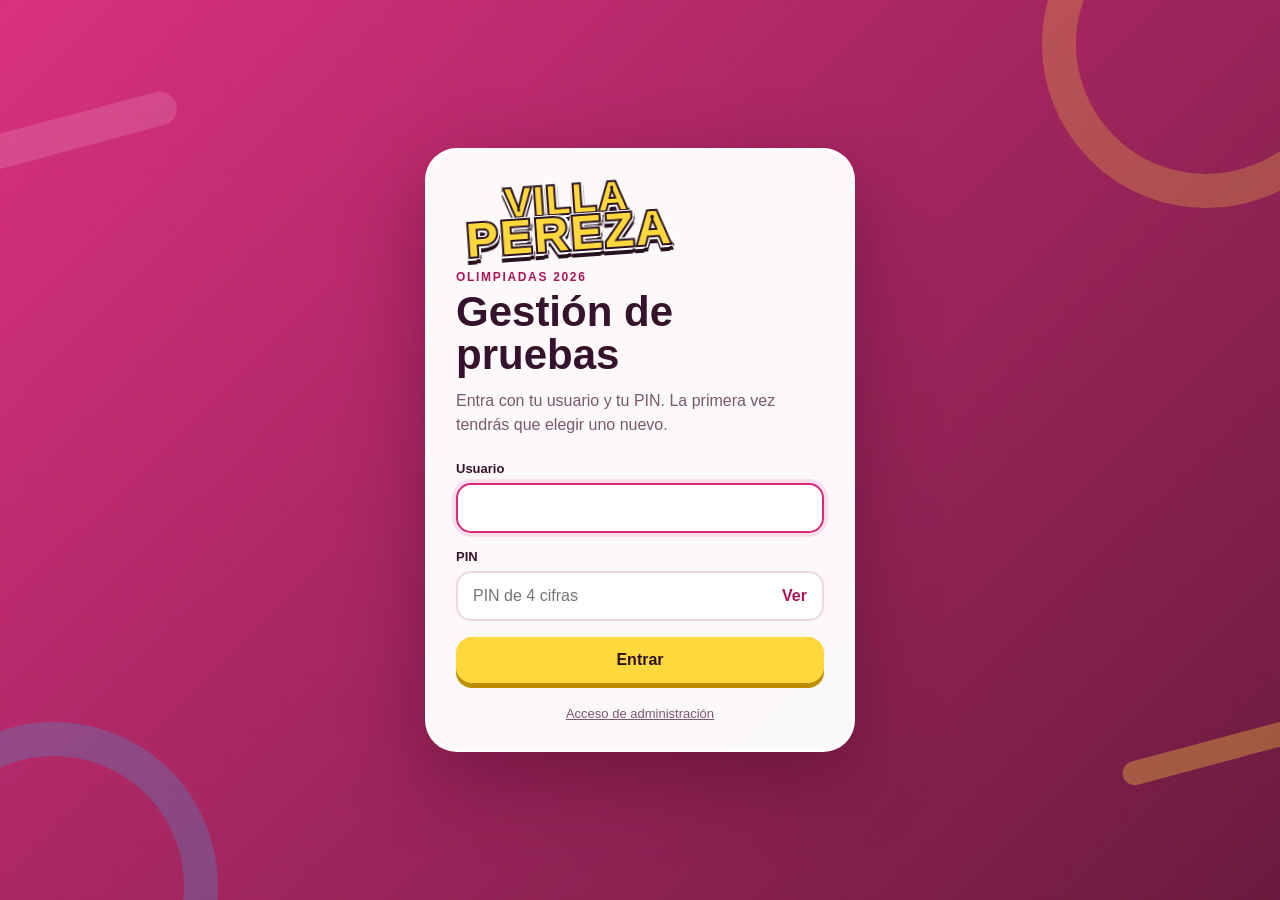
==== index.html @ 54893bd7 "Add files via upload" ====
<!doctype html>
<html lang="es">
<head>
  <meta charset="utf-8">
  <meta name="viewport" content="width=device-width, initial-scale=1, viewport-fit=cover">
  <meta name="theme-color" content="#c62070">
  <meta name="description" content="Aplicación del equipo Villa Pereza para gestionar las pruebas de las Olimpiadas.">
  <title>Villa Pereza · Pruebas</title>
  <link rel="manifest" href="manifest.webmanifest?v=6.0.0">
  <link rel="icon" href="icons/icon.svg" type="image/svg+xml">
  <link rel="apple-touch-icon" href="icons/apple-touch-icon.svg">
  <link rel="stylesheet" href="assets/public.css?v=6.0.0">
  <script defer src="config.js?v=6.0.0"></script>
  <script defer src="assets/shared.js?v=6.0.0"></script>
  <script defer src="assets/public.js?v=6.0.0"></script>
  <script>
    if ('serviceWorker' in navigator) {
      window.addEventListener('load', () => {
        navigator.serviceWorker.getRegistrations().then(registrations => {
          registrations.forEach(registration => registration.update());
        }).catch(() => {});
      });
    }
  </script>
</head>
<body>
  <noscript>Necesitas activar JavaScript para utilizar esta aplicación.</noscript>

  <section id="loginView" class="login-screen">
    <div class="login-decoration login-decoration-one"></div>
    <div class="login-decoration login-decoration-two"></div>
    <main class="login-card">
      <div class="brand-lockup" aria-label="Villa Pereza">
        <span class="brand-villa">VILLA</span>
        <span class="brand-pereza">PEREZA</span>
      </div>
      <p class="login-kicker">OLIMPIADAS 2026</p>
      <h1>Gestión de pruebas</h1>
      <p class="login-copy">Entra con tu usuario y tu PIN. La primera vez tendrás que elegir uno nuevo.</p>

      <form id="loginForm" class="login-form" autocomplete="on">
        <label>
          <span>Usuario</span>
          <input id="loginUsername" name="username" type="text" autocomplete="username" autocapitalize="none" spellcheck="false" required>
        </label>
        <label>
          <span>PIN</span>
          <div class="password-field">
            <input id="loginPassword" name="password" type="password" inputmode="numeric" pattern="[0-9]{4}" minlength="4" maxlength="4" autocomplete="current-password" placeholder="PIN de 4 cifras" required>
            <button class="password-toggle" type="button" data-toggle-password="loginPassword" aria-label="Mostrar PIN">Ver</button>
          </div>
        </label>
        <p id="loginError" class="form-error" role="alert" hidden></p>
        <button id="loginButton" class="primary-button" type="submit">Entrar</button>
      </form>
      <a class="admin-link" href="admin.html">Acceso de administración</a>
    </main>
  </section>

  <div id="appView" class="app-shell" hidden>
    <header class="app-header">
      <div class="mini-brand" aria-hidden="true"><span>VP</span></div>
      <div class="header-copy">
        <p>VILLA PEREZA</p>
        <h1 id="publicTitle">Gestión de pruebas</h1>
      </div>
      <button id="profileButton" class="profile-button" type="button" aria-label="Abrir perfil">
        <span id="profileInitial">V</span>
      </button>
    </header>

    <main class="content-area">
      <section id="tabTests" class="tab-panel active" data-panel="tests">
        <div class="hero-card">
          <p class="eyebrow">TU ELECCIÓN</p>
          <h2>¿En qué pruebas quieres participar?</h2>
          <p>Marca todas las que te apetezca hacer. Puedes cambiar tu elección mientras estén abiertas.</p>
          <div class="selection-counter"><strong id="selectedCount">0</strong> seleccionadas</div>
        </div>
        <div id="requestsClosedBanner" class="notice-card" hidden>El plazo de solicitudes está cerrado.</div>
        <div id="testsList" class="card-list" aria-live="polite"></div>
        <div id="testsEmpty" class="empty-state" hidden>No hay pruebas disponibles.</div>
      </section>

      <section id="tabRequests" class="tab-panel" data-panel="requests" hidden>
        <div class="section-heading">
          <p class="eyebrow">PETICIONES DEL EQUIPO</p>
          <h2>Quién quiere hacer cada prueba</h2>
        </div>
        <div id="requestersList" class="card-list"></div>
        <div id="requestsHidden" class="empty-state" hidden>Las solicitudes no están visibles en este momento.</div>
      </section>

      <section id="tabResolution" class="tab-panel" data-panel="resolution" hidden>
        <div class="section-heading resolution-heading">
          <p class="eyebrow">REPARTO DEFINITIVO</p>
          <h2>Resolución de las pruebas</h2>
        </div>
        <div id="resolutionViewToggle" class="view-toggle" role="group" aria-label="Forma de ver la resolución">
          <button class="view-toggle-button active" type="button" data-resolution-view="tests">Por pruebas</button>
          <button class="view-toggle-button" type="button" data-resolution-view="people">Por personas</button>
        </div>
        <div id="resolutionList" class="card-list resolution-groups"></div>
        <div id="resolutionHidden" class="empty-state" hidden>La resolución todavía no se ha publicado.</div>
      </section>

      <section id="tabMine" class="tab-panel" data-panel="mine" hidden>
        <div class="profile-hero">
          <div id="mineAvatar" class="large-avatar">V</div>
          <div>
            <p class="eyebrow">MI FICHA</p>
            <h2 id="mineName">Integrante</h2>
            <p id="mineUsername">@usuario</p>
          </div>
        </div>
        <article class="mine-block">
          <h3>Pruebas solicitadas</h3>
          <div id="mineRequested" class="tag-list"></div>
        </article>
        <article class="mine-block">
          <h3>Pruebas asignadas</h3>
          <div id="mineAssigned" class="tag-list"></div>
        </article>
        <div class="profile-actions">
          <button id="changePasswordButton" class="secondary-button" type="button">Cambiar PIN</button>
          <button id="logoutButton" class="text-button danger-text" type="button">Cerrar sesión</button>
        </div>
      </section>
    </main>

    <nav class="bottom-nav" aria-label="Navegación principal">
      <button class="nav-item active" type="button" data-tab="tests"><span class="nav-icon">✓</span><span>Pruebas</span></button>
      <button class="nav-item" type="button" data-tab="requests"><span class="nav-icon">◎</span><span>Solicitudes</span></button>
      <button class="nav-item" type="button" data-tab="resolution"><span class="nav-icon">★</span><span>Resolución</span></button>
      <button class="nav-item" type="button" data-tab="mine"><span class="nav-icon">●</span><span>Mi ficha</span></button>
    </nav>
  </div>

  <dialog id="passwordDialog" class="modal-card">
    <form id="passwordForm" method="dialog">
      <div class="modal-heading">
        <div>
          <p class="eyebrow">SEGURIDAD</p>
          <h2>Cambiar PIN</h2>
        </div>
        <button class="icon-button" type="button" data-close-dialog="passwordDialog" aria-label="Cerrar">×</button>
      </div>
      <label><span>PIN actual</span><input id="currentPassword" type="password" inputmode="numeric" pattern="[0-9]{4}" minlength="4" maxlength="4" autocomplete="current-password" required></label>
      <label><span>Nuevo PIN</span><input id="newPassword" type="password" inputmode="numeric" pattern="[0-9]{4}" minlength="4" maxlength="4" autocomplete="new-password" required></label>
      <label><span>Repetir nuevo PIN</span><input id="repeatPassword" type="password" inputmode="numeric" pattern="[0-9]{4}" minlength="4" maxlength="4" autocomplete="new-password" required></label>
      <p id="passwordError" class="form-error" hidden></p>
      <div class="modal-actions">
        <button class="secondary-button" type="button" data-close-dialog="passwordDialog">Cancelar</button>
        <button class="primary-button compact" type="submit">Cambiar</button>
      </div>
    </form>
  </dialog>

  <dialog id="initialPinDialog" class="modal-card mandatory-modal">
    <form id="initialPinForm" method="dialog">
      <div class="modal-heading">
        <div>
          <p class="eyebrow">PRIMER ACCESO</p>
          <h2>Elige tu PIN</h2>
        </div>
      </div>
      <p class="modal-copy">Por seguridad, cambia ahora el código temporal por un PIN personal de 4 cifras.</p>
      <label><span>Nuevo PIN</span><input id="initialPin" type="password" inputmode="numeric" pattern="[0-9]{4}" minlength="4" maxlength="4" autocomplete="new-password" required></label>
      <label><span>Repetir PIN</span><input id="initialPinRepeat" type="password" inputmode="numeric" pattern="[0-9]{4}" minlength="4" maxlength="4" autocomplete="new-password" required></label>
      <p id="initialPinError" class="form-error" hidden></p>
      <div class="modal-actions single-action">
        <button id="initialPinButton" class="primary-button compact" type="submit">Guardar PIN</button>
      </div>
    </form>
  </dialog>

  <div id="toast" class="toast" role="status" aria-live="polite" hidden></div>
</body>
</html>
---- assets/public.css ----
:root {
  --pink: #d8297b;
  --pink-dark: #a91558;
  --blue: #35a8e0;
  --blue-dark: #176f9c;
  --yellow: #ffd83d;
  --burgundy: #651236;
  --cream: #fff8eb;
  --ink: #35132a;
  --muted: #79596c;
  --white: #ffffff;
  --shadow: 0 18px 50px rgba(82, 10, 48, .15);
  --safe-bottom: env(safe-area-inset-bottom, 0px);
}

* { box-sizing: border-box; }
html { min-height: 100%; background: var(--cream); }
body {
  margin: 0;
  min-height: 100vh;
  color: var(--ink);
  background:
    radial-gradient(circle at 8% 8%, rgba(255,216,61,.35) 0 4px, transparent 5px) 0 0/28px 28px,
    linear-gradient(180deg, #fff7ee 0%, #fffafd 52%, #f5fbff 100%);
  font-family: "Trebuchet MS", "Arial Rounded MT Bold", Arial, sans-serif;
  -webkit-font-smoothing: antialiased;
}
button, input, select, textarea { font: inherit; }
button { cursor: pointer; }
[hidden] { display: none !important; }

.login-screen {
  position: relative;
  min-height: 100vh;
  display: grid;
  place-items: center;
  padding: 28px 20px;
  overflow: hidden;
  background:
    linear-gradient(135deg, rgba(216,41,123,.96), rgba(101,18,54,.96)),
    repeating-linear-gradient(45deg, transparent 0 14px, rgba(255,255,255,.08) 14px 28px);
}
.login-screen::before,
.login-screen::after {
  content: "";
  position: absolute;
  width: 260px;
  height: 260px;
  border: 34px solid rgba(255,216,61,.24);
  border-radius: 50%;
}
.login-screen::before { top: -120px; right: -90px; }
.login-screen::after { bottom: -150px; left: -110px; border-color: rgba(53,168,224,.25); }
.login-decoration { position: absolute; border-radius: 999px; transform: rotate(-15deg); }
.login-decoration-one { width: 230px; height: 34px; background: rgba(255,255,255,.13); top: 13%; left: -50px; }
.login-decoration-two { width: 180px; height: 24px; background: rgba(255,216,61,.32); bottom: 15%; right: -20px; }
.login-card {
  position: relative;
  z-index: 1;
  width: min(100%, 430px);
  padding: 34px 28px 28px;
  border-radius: 32px;
  background: rgba(255,255,255,.97);
  box-shadow: 0 28px 80px rgba(55, 0, 28, .38);
  border: 3px solid rgba(255,255,255,.65);
}
.brand-lockup {
  display: inline-flex;
  flex-direction: column;
  align-items: center;
  transform: rotate(-4deg);
  margin: 0 0 16px 8px;
  line-height: .78;
  filter: drop-shadow(0 4px 0 #27111e);
}
.brand-villa, .brand-pereza {
  display: block;
  color: var(--yellow);
  -webkit-text-stroke: 2px #2c1422;
  text-shadow: 2px 2px 0 #fff, -2px -2px 0 #fff, 3px -2px 0 #fff, -2px 3px 0 #fff;
  font-weight: 1000;
  letter-spacing: .04em;
}
.brand-villa { font-size: 40px; }
.brand-pereza { font-size: 48px; }
.login-kicker, .eyebrow, .small-label {
  margin: 0 0 7px;
  font-size: 12px;
  font-weight: 900;
  letter-spacing: .14em;
  color: var(--pink-dark);
}
.login-card h1 { margin: 0; font-size: clamp(30px, 8vw, 42px); line-height: 1.02; }
.login-copy { margin: 12px 0 24px; color: var(--muted); line-height: 1.5; }
.login-form, .modal-card form { display: grid; gap: 16px; }
label { display: grid; gap: 7px; }
label > span { font-size: 13px; font-weight: 800; }
input, textarea, select {
  width: 100%;
  border: 2px solid #ead8e3;
  border-radius: 15px;
  padding: 14px 15px;
  color: var(--ink);
  background: #fff;
  outline: none;
  transition: border-color .18s, box-shadow .18s;
}
input:focus, textarea:focus, select:focus { border-color: var(--pink); box-shadow: 0 0 0 4px rgba(216,41,123,.12); }
.password-field { position: relative; }
.password-field input { padding-right: 74px; }
.password-toggle {
  position: absolute;
  top: 50%; right: 9px;
  transform: translateY(-50%);
  border: 0;
  padding: 8px;
  background: transparent;
  color: var(--pink-dark);
  font-weight: 900;
}
.primary-button, .secondary-button, .text-button {
  border: 0;
  border-radius: 16px;
  padding: 14px 18px;
  font-weight: 900;
}
.primary-button {
  color: #2d1320;
  background: var(--yellow);
  box-shadow: 0 5px 0 #bd8e00;
}
.primary-button:active { transform: translateY(3px); box-shadow: 0 2px 0 #bd8e00; }
.primary-button:disabled { opacity: .65; cursor: wait; }
.primary-button.compact { padding-inline: 22px; }
.secondary-button { color: var(--pink-dark); background: #f8e9f1; }
.text-button { color: var(--muted); background: transparent; }
.danger-text { color: #a20f37; }
.admin-link { display: block; margin-top: 23px; text-align: center; color: var(--muted); font-size: 13px; }
.form-error { margin: -4px 0 0; color: #a20f37; font-size: 13px; font-weight: 700; line-height: 1.4; }

.app-shell { min-height: 100vh; padding-bottom: calc(92px + var(--safe-bottom)); }
.app-header {
  position: sticky;
  z-index: 20;
  top: 0;
  display: grid;
  grid-template-columns: auto 1fr auto;
  align-items: center;
  gap: 12px;
  padding: max(14px, env(safe-area-inset-top)) 18px 14px;
  color: #fff;
  background: linear-gradient(105deg, var(--burgundy), var(--pink));
  box-shadow: 0 8px 22px rgba(80,12,46,.18);
}
.app-header::after {
  content: "";
  position: absolute;
  inset: auto 0 0;
  height: 4px;
  background: repeating-linear-gradient(90deg, var(--yellow) 0 28px, var(--blue) 28px 56px, #fff 56px 84px);
}
.mini-brand {
  display: grid;
  place-items: center;
  width: 47px; height: 47px;
  border-radius: 15px;
  background: var(--yellow);
  color: var(--burgundy);
  border: 3px solid #fff;
  box-shadow: 0 3px 0 rgba(0,0,0,.25);
  transform: rotate(-5deg);
  font-size: 20px;
  font-weight: 1000;
}
.header-copy p { margin: 0 0 2px; font-size: 10px; font-weight: 900; letter-spacing: .16em; opacity: .9; }
.header-copy h1 { margin: 0; font-size: 18px; line-height: 1.15; }
.profile-button {
  display: grid; place-items: center;
  width: 42px; height: 42px;
  border: 2px solid rgba(255,255,255,.75);
  border-radius: 50%;
  color: var(--burgundy);
  background: #fff;
  font-weight: 1000;
}
.content-area { width: min(100%, 720px); margin: 0 auto; padding: 20px 16px 34px; }
.tab-panel { animation: panelIn .24s ease-out; }
@keyframes panelIn { from { opacity: 0; transform: translateY(8px); } to { opacity: 1; transform: none; } }
.hero-card {
  position: relative;
  overflow: hidden;
  padding: 24px 22px;
  border-radius: 26px;
  color: #fff;
  background: linear-gradient(135deg, #1d88bc, var(--blue));
  box-shadow: var(--shadow);
}
.hero-card::before {
  content: "";
  position: absolute;
  width: 180px; height: 180px;
  right: -60px; top: -76px;
  border: 24px solid rgba(255,255,255,.16);
  border-radius: 50%;
}
.hero-card::after {
  content: "";
  position: absolute;
  width: 170px; height: 22px;
  left: -25px; bottom: 12px;
  border-radius: 20px;
  transform: rotate(-8deg);
  background: rgba(255,216,61,.25);
}
.hero-card .eyebrow { position: relative; z-index: 1; color: var(--yellow); }
.hero-card h2 { position: relative; z-index: 1; max-width: 480px; margin: 0; font-size: clamp(27px, 7vw, 38px); line-height: 1.04; }
.hero-card p:not(.eyebrow) { position: relative; z-index: 1; margin: 11px 0 0; max-width: 530px; line-height: 1.45; opacity: .92; }
.selection-counter {
  position: relative;
  z-index: 1;
  display: inline-flex;
  align-items: center;
  gap: 7px;
  margin-top: 19px;
  padding: 8px 12px;
  border-radius: 999px;
  background: rgba(255,255,255,.18);
  font-size: 13px;
  font-weight: 800;
}
.selection-counter strong { display: grid; place-items: center; width: 25px; height: 25px; border-radius: 50%; color: var(--burgundy); background: var(--yellow); }
.notice-card {
  margin-top: 15px;
  padding: 14px 16px;
  border: 2px solid #efbecc;
  border-radius: 18px;
  color: #8b2049;
  background: #fff1f6;
  font-weight: 800;
}
.card-list { display: grid; gap: 13px; margin-top: 17px; }
.test-card {
  border-radius: 21px;
  background: #fff;
  box-shadow: 0 8px 25px rgba(78, 21, 50, .09);
  border: 2px solid transparent;
  transition: transform .18s, border-color .18s, box-shadow .18s;
}
.test-card.selected { transform: translateY(-2px); border-color: var(--pink); box-shadow: 0 12px 30px rgba(216,41,123,.17); }
.test-card.locked { opacity: .7; }
.test-selector { display: block; cursor: pointer; }
.test-selector > input { position: absolute; opacity: 0; pointer-events: none; }
.test-selector > input:disabled + .custom-check { filter: grayscale(1); opacity: .55; }
.test-selector { position: relative; display: grid; grid-template-columns: 42px 1fr; gap: 13px; align-items: center; padding: 17px; }
.custom-check {
  display: grid; place-items: center;
  width: 40px; height: 40px;
  border-radius: 14px;
  color: transparent;
  background: #f6edf2;
  border: 2px solid #e7ccd9;
  font-weight: 1000;
  transition: .18s;
}
.test-checkbox:checked + .custom-check { color: #fff; background: var(--pink); border-color: var(--pink); transform: rotate(-4deg); }
.test-main { min-width: 0; display: grid; gap: 6px; }
.test-title-row { display: flex; align-items: flex-start; justify-content: space-between; gap: 10px; }
.test-title-row strong { font-size: 17px; line-height: 1.2; }
.place-pill { flex: 0 0 auto; padding: 5px 8px; border-radius: 999px; color: var(--blue-dark); background: #e8f7ff; font-size: 11px; font-weight: 900; }
.test-description { color: var(--muted); font-size: 13px; line-height: 1.4; }
.test-meta { color: #96768a; font-size: 11px; font-weight: 800; }
.section-heading { padding: 8px 4px 3px; }
.section-heading h2 { margin: 0; font-size: clamp(28px, 7vw, 38px); line-height: 1.05; }
.resolution-heading .eyebrow { color: var(--blue-dark); }
.people-card, .resolution-card, .mine-block {
  padding: 19px;
  border-radius: 22px;
  background: #fff;
  box-shadow: 0 8px 25px rgba(78,21,50,.08);
}
.people-card-heading { display: flex; justify-content: space-between; gap: 15px; align-items: center; padding-bottom: 13px; border-bottom: 2px dashed #efdce6; }
.people-card-heading h3, .resolution-card h3 { margin: 0; font-size: 21px; }
.count-badge { display: grid; place-items: center; min-width: 38px; height: 38px; padding: 0 9px; border-radius: 13px; color: #fff; background: var(--pink); font-weight: 1000; }
.people-list { display: flex; flex-wrap: wrap; gap: 9px; margin-top: 14px; }
.person-chip, .resolved-people span {
  display: inline-flex; align-items: center; gap: 8px;
  padding: 6px 10px 6px 6px;
  border-radius: 999px;
  background: #fbf1f6;
  font-size: 13px;
  font-weight: 800;
}
.person-chip b, .resolved-people b {
  display: grid; place-items: center;
  width: 27px; height: 27px;
  border-radius: 50%;
  color: #fff;
  background: var(--burgundy);
  font-size: 10px;
}
.muted-copy { margin: 0; color: var(--muted); font-size: 13px; line-height: 1.45; }
.empty-state { margin-top: 18px; padding: 28px 20px; border: 2px dashed #e5cbd8; border-radius: 22px; text-align: center; color: var(--muted); background: rgba(255,255,255,.7); }
.resolution-card { position: relative; overflow: hidden; padding-top: 25px; border: 2px solid rgba(53,168,224,.26); }
.resolution-card::after { content: ""; position: absolute; width: 110px; height: 110px; right: -45px; bottom: -52px; border: 18px solid rgba(255,216,61,.25); border-radius: 50%; }
.resolution-star { position: absolute; right: 17px; top: 14px; color: var(--yellow); -webkit-text-stroke: 2px var(--burgundy); font-size: 30px; transform: rotate(10deg); }
.resolved-people { position: relative; z-index: 1; display: flex; flex-wrap: wrap; gap: 9px; margin-top: 16px; }
.resolved-people span { background: #eaf8ff; }
.resolved-people b { background: var(--blue-dark); }
.profile-hero { display: flex; align-items: center; gap: 17px; padding: 23px; border-radius: 26px; color: #fff; background: linear-gradient(135deg, var(--burgundy), var(--pink)); box-shadow: var(--shadow); }
.large-avatar { display: grid; place-items: center; flex: 0 0 auto; width: 66px; height: 66px; border-radius: 21px; color: var(--burgundy); background: var(--yellow); border: 3px solid #fff; font-size: 23px; font-weight: 1000; transform: rotate(-4deg); }
.profile-hero .eyebrow { color: var(--yellow); }
.profile-hero h2 { margin: 0; font-size: 26px; }
.profile-hero p:last-child { margin: 4px 0 0; opacity: .8; }
.mine-block { margin-top: 15px; }
.mine-block h3 { margin: 0 0 13px; font-size: 17px; }
.tag-list { display: flex; flex-wrap: wrap; gap: 8px; }
.mine-tag { display: inline-block; padding: 8px 11px; border-radius: 12px; font-size: 13px; font-weight: 900; }
.mine-tag.requested { color: var(--pink-dark); background: #fbeaf2; }
.mine-tag.assigned { color: #116b95; background: #e5f7ff; }
.profile-actions { display: grid; gap: 8px; margin-top: 19px; }
.bottom-nav {
  position: fixed;
  z-index: 30;
  left: 0; right: 0; bottom: 0;
  display: grid;
  grid-template-columns: repeat(4, 1fr);
  padding: 8px 7px calc(8px + var(--safe-bottom));
  background: rgba(255,255,255,.96);
  border-top: 1px solid #eddbe4;
  box-shadow: 0 -8px 24px rgba(70,15,45,.1);
  backdrop-filter: blur(12px);
}
.nav-item { position: relative; display: grid; justify-items: center; gap: 3px; border: 0; border-radius: 15px; padding: 7px 2px; color: #8d6d7e; background: transparent; font-size: 10px; font-weight: 900; }
.nav-icon { display: grid; place-items: center; width: 29px; height: 26px; border-radius: 10px; font-size: 15px; }
.nav-item.active { color: var(--pink-dark); }
.nav-item.active .nav-icon { color: #fff; background: var(--pink); transform: rotate(-3deg); }
.nav-item.nav-attention::after { content: ""; position: absolute; width: 7px; height: 7px; top: 5px; right: 24%; border-radius: 50%; background: var(--yellow); border: 1px solid var(--burgundy); }
.nav-item.nav-disabled { opacity: .55; }
.modal-card { width: min(calc(100% - 28px), 480px); border: 0; border-radius: 24px; padding: 0; color: var(--ink); box-shadow: 0 30px 90px rgba(55,0,28,.36); }
.modal-card::backdrop { background: rgba(45,10,30,.58); backdrop-filter: blur(3px); }
.modal-card form { padding: 23px; }
.modal-heading { display: flex; justify-content: space-between; gap: 15px; align-items: flex-start; }
.modal-heading h2 { margin: 0; }
.icon-button { display: grid; place-items: center; width: 36px; height: 36px; border: 0; border-radius: 12px; color: var(--muted); background: #f7eef3; font-size: 22px; }
.modal-actions { display: flex; justify-content: flex-end; gap: 9px; margin-top: 4px; }
.toast { position: fixed; z-index: 100; left: 50%; bottom: calc(92px + var(--safe-bottom)); transform: translateX(-50%); width: min(calc(100% - 30px), 430px); padding: 13px 16px; border-radius: 15px; color: #fff; background: #35132a; box-shadow: 0 12px 35px rgba(0,0,0,.25); text-align: center; font-size: 13px; font-weight: 800; }

@media (min-width: 760px) {
  .app-header { padding-inline: max(22px, calc((100vw - 900px)/2)); }
  .content-area { padding-top: 30px; }
  .card-list { grid-template-columns: repeat(2, minmax(0, 1fr)); }
  #testsList .test-card { min-height: 116px; }
  .profile-actions { grid-template-columns: 1fr 1fr; }
}


/* Actualización 2026-08: cupos, días, PIN y resolución agrupada */
.test-day {
  display: inline-flex;
  width: fit-content;
  margin-top: 7px;
  padding: 4px 8px;
  border-radius: 999px;
  color: #6e3153;
  background: #fff1f7;
  font-size: 10px;
  font-weight: 900;
  letter-spacing: .03em;
}
.capacity-line {
  display: flex;
  flex-wrap: wrap;
  align-items: center;
  gap: 7px;
  margin-top: 9px;
  font-size: 11px;
  font-weight: 700;
}
.capacity-state {
  padding: 4px 8px;
  border-radius: 999px;
  font-size: 10px;
  font-weight: 950;
}
.requester-preview {
  display: block;
  margin-top: 8px;
  color: #755d6b;
  font-size: 11px;
  line-height: 1.45;
}
.test-closed {
  display: block;
  margin-top: 7px;
  color: #8c7180;
  font-size: 10px;
  font-weight: 900;
  text-transform: uppercase;
  letter-spacing: .05em;
}
.capacity-shortage { border-color: rgba(214, 52, 71, .42) !important; }
.capacity-surplus { border-color: rgba(230, 167, 36, .5) !important; }
.capacity-complete { border-color: rgba(43, 158, 99, .42) !important; }
.capacity-shortage .capacity-state,
.capacity-shortage .capacity-summary strong {
  color: #a6192e;
  background: #ffe5e9;
}
.capacity-surplus .capacity-state,
.capacity-surplus .capacity-summary strong {
  color: #8a5900;
  background: #fff0c9;
}
.capacity-complete .capacity-state,
.capacity-complete .capacity-summary strong {
  color: #12643b;
  background: #dcf7e8;
}
.capacity-neutral .capacity-state,
.capacity-neutral .capacity-summary strong {
  color: #625665;
  background: #f0edf1;
}
.capacity-summary { margin: 12px 0 0; }
.capacity-summary strong {
  display: inline-flex;
  padding: 5px 9px;
  border-radius: 999px;
  font-size: 10px;
  font-weight: 950;
}
.view-toggle {
  display: grid;
  grid-template-columns: 1fr 1fr;
  gap: 5px;
  margin: 0 0 16px;
  padding: 5px;
  border-radius: 15px;
  background: #f3e8ee;
}
.view-toggle-button {
  min-height: 40px;
  border: 0;
  border-radius: 11px;
  color: #6e5261;
  background: transparent;
  font: inherit;
  font-size: 12px;
  font-weight: 900;
  cursor: pointer;
}
.view-toggle-button.active {
  color: #fff;
  background: linear-gradient(135deg, var(--pink), var(--burgundy));
  box-shadow: 0 7px 18px rgba(150, 23, 83, .2);
}
.resolution-groups {
  display: grid;
  gap: 22px;
}
.day-group { display: grid; gap: 11px; }
.day-heading {
  display: flex;
  align-items: center;
  gap: 10px;
  color: #74234d;
  font-size: 13px;
  font-weight: 950;
  letter-spacing: .04em;
  text-transform: uppercase;
}
.day-heading::after {
  content: "";
  flex: 1;
  height: 2px;
  border-radius: 999px;
  background: linear-gradient(90deg, rgba(198,32,112,.35), transparent);
}
.day-card-list,
.person-resolution-list {
  display: grid;
  gap: 12px;
}
.person-resolution-card {
  display: grid;
  gap: 11px;
  padding: 15px;
  border: 2px solid rgba(53,168,224,.23);
  border-radius: 18px;
  background: rgba(255,255,255,.96);
  box-shadow: 0 9px 22px rgba(74,39,60,.07);
}
.person-resolution-head {
  display: flex;
  align-items: center;
  gap: 10px;
}
.person-resolution-head b {
  display: grid;
  place-items: center;
  width: 38px;
  height: 38px;
  border-radius: 12px;
  color: #fff;
  background: linear-gradient(135deg, var(--blue), var(--pink));
  font-size: 11px;
}
.person-resolution-head strong { font-size: 15px; }
.person-test-tags {
  display: flex;
  flex-wrap: wrap;
  gap: 7px;
}
.person-test-tags span {
  padding: 7px 9px;
  border-radius: 10px;
  color: #185e7f;
  background: #e6f7ff;
  font-size: 11px;
  font-weight: 900;
}
.mine-tag.assigned {
  display: inline-flex;
  flex-direction: column;
  gap: 2px;
}
.mine-tag.assigned small {
  opacity: .7;
  font-size: 8px;
  text-transform: uppercase;
}
.modal-copy {
  margin: -5px 0 2px;
  color: #735e6b;
  font-size: 13px;
  line-height: 1.5;
}
.mandatory-modal::backdrop {
  background: rgba(56, 14, 38, .72);
  backdrop-filter: blur(4px);
}
.single-action { grid-template-columns: 1fr !important; }
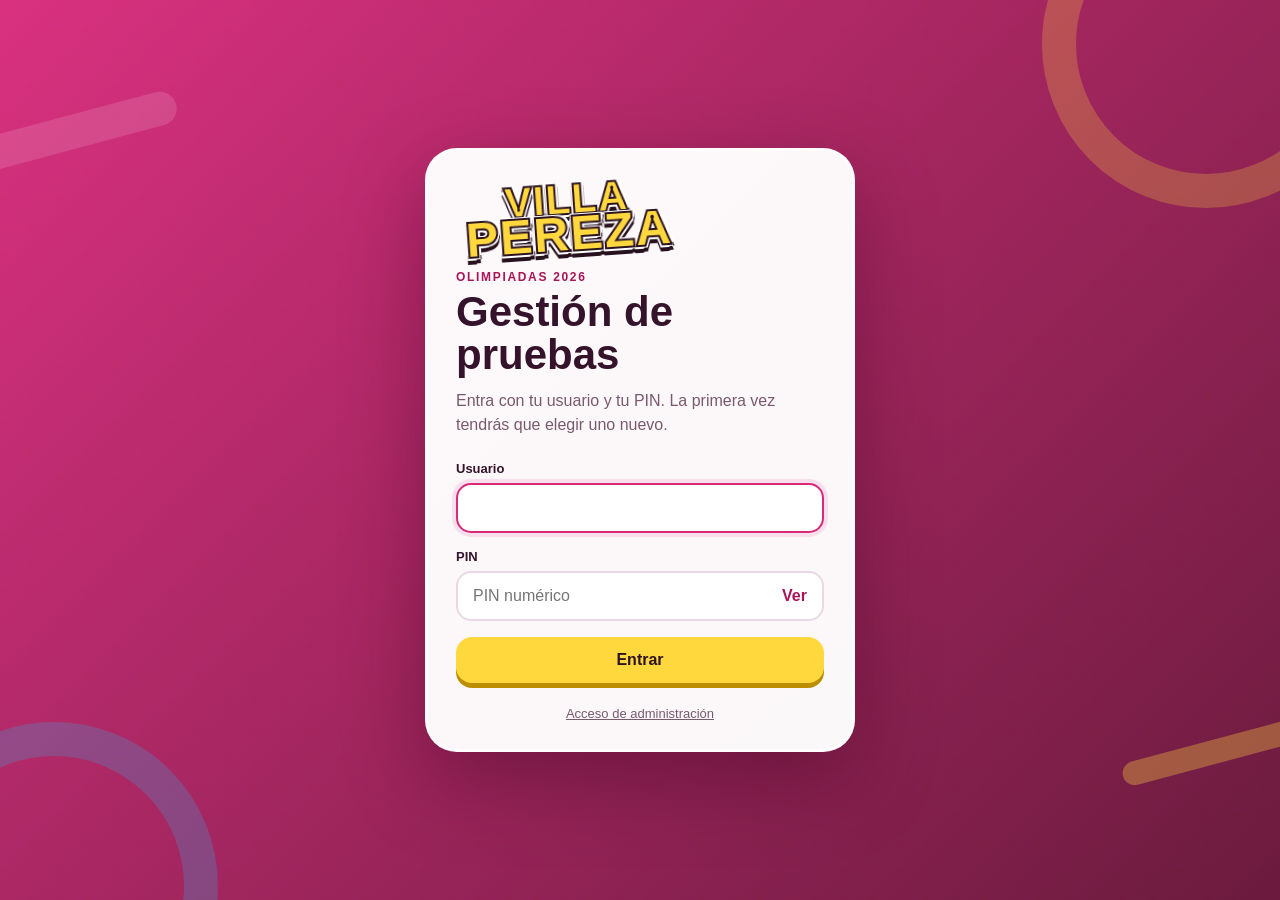
==== commit 8d97c76e: "Add files via upload" ====
--- a/index.html
+++ b/index.html
@@ -6,13 +6,13 @@
   <meta name="theme-color" content="#c62070">
   <meta name="description" content="Aplicación del equipo Villa Pereza para gestionar las pruebas de las Olimpiadas.">
   <title>Villa Pereza · Pruebas</title>
-  <link rel="manifest" href="manifest.webmanifest?v=6.0.0">
+  <link rel="manifest" href="manifest.webmanifest?v=6.1.0">
   <link rel="icon" href="icons/icon.svg" type="image/svg+xml">
   <link rel="apple-touch-icon" href="icons/apple-touch-icon.svg">
-  <link rel="stylesheet" href="assets/public.css?v=6.0.0">
-  <script defer src="config.js?v=6.0.0"></script>
-  <script defer src="assets/shared.js?v=6.0.0"></script>
-  <script defer src="assets/public.js?v=6.0.0"></script>
+  <link rel="stylesheet" href="assets/public.css?v=6.1.0">
+  <script defer src="config.js?v=6.1.0"></script>
+  <script defer src="assets/shared.js?v=6.1.0"></script>
+  <script defer src="assets/public.js?v=6.1.0"></script>
   <script>
     if ('serviceWorker' in navigator) {
       window.addEventListener('load', () => {
@@ -46,7 +46,7 @@
         <label>
           <span>PIN</span>
           <div class="password-field">
-            <input id="loginPassword" name="password" type="password" inputmode="numeric" pattern="[0-9]{4}" minlength="4" maxlength="4" autocomplete="current-password" placeholder="PIN de 4 cifras" required>
+            <input id="loginPassword" name="password" type="password" inputmode="numeric" pattern="[0-9]+" minlength="1" autocomplete="current-password" placeholder="PIN numérico" required>
             <button class="password-toggle" type="button" data-toggle-password="loginPassword" aria-label="Mostrar PIN">Ver</button>
           </div>
         </label>
@@ -145,9 +145,9 @@
         </div>
         <button class="icon-button" type="button" data-close-dialog="passwordDialog" aria-label="Cerrar">×</button>
       </div>
-      <label><span>PIN actual</span><input id="currentPassword" type="password" inputmode="numeric" pattern="[0-9]{4}" minlength="4" maxlength="4" autocomplete="current-password" required></label>
-      <label><span>Nuevo PIN</span><input id="newPassword" type="password" inputmode="numeric" pattern="[0-9]{4}" minlength="4" maxlength="4" autocomplete="new-password" required></label>
-      <label><span>Repetir nuevo PIN</span><input id="repeatPassword" type="password" inputmode="numeric" pattern="[0-9]{4}" minlength="4" maxlength="4" autocomplete="new-password" required></label>
+      <label><span>PIN actual</span><input id="currentPassword" type="password" inputmode="numeric" pattern="[0-9]+" minlength="1" autocomplete="current-password" required></label>
+      <label><span>Nuevo PIN</span><input id="newPassword" type="password" inputmode="numeric" pattern="[0-9]+" minlength="1" autocomplete="new-password" required></label>
+      <label><span>Repetir nuevo PIN</span><input id="repeatPassword" type="password" inputmode="numeric" pattern="[0-9]+" minlength="1" autocomplete="new-password" required></label>
       <p id="passwordError" class="form-error" hidden></p>
       <div class="modal-actions">
         <button class="secondary-button" type="button" data-close-dialog="passwordDialog">Cancelar</button>
@@ -164,9 +164,9 @@
           <h2>Elige tu PIN</h2>
         </div>
       </div>
-      <p class="modal-copy">Por seguridad, cambia ahora el código temporal por un PIN personal de 4 cifras.</p>
-      <label><span>Nuevo PIN</span><input id="initialPin" type="password" inputmode="numeric" pattern="[0-9]{4}" minlength="4" maxlength="4" autocomplete="new-password" required></label>
-      <label><span>Repetir PIN</span><input id="initialPinRepeat" type="password" inputmode="numeric" pattern="[0-9]{4}" minlength="4" maxlength="4" autocomplete="new-password" required></label>
+      <p class="modal-copy">Por seguridad, cambia ahora el código temporal por un PIN numérico personal.</p>
+      <label><span>Nuevo PIN</span><input id="initialPin" type="password" inputmode="numeric" pattern="[0-9]+" minlength="1" autocomplete="new-password" required></label>
+      <label><span>Repetir PIN</span><input id="initialPinRepeat" type="password" inputmode="numeric" pattern="[0-9]+" minlength="1" autocomplete="new-password" required></label>
       <p id="initialPinError" class="form-error" hidden></p>
       <div class="modal-actions single-action">
         <button id="initialPinButton" class="primary-button compact" type="submit">Guardar PIN</button>
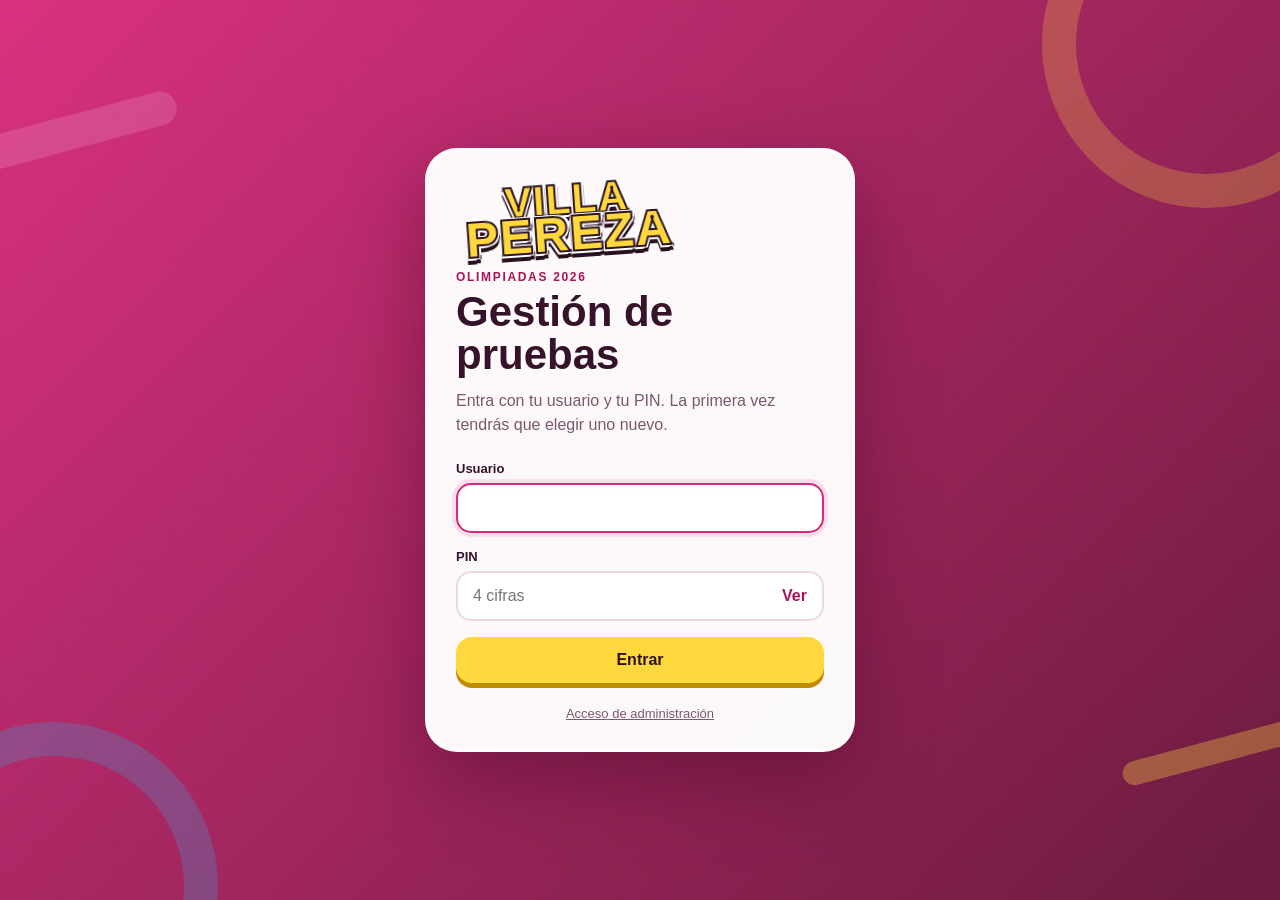
==== commit 2c07e2f2: "Add files via upload" ====
--- a/index.html
+++ b/index.html
@@ -6,13 +6,13 @@
   <meta name="theme-color" content="#c62070">
   <meta name="description" content="Aplicación del equipo Villa Pereza para gestionar las pruebas de las Olimpiadas.">
   <title>Villa Pereza · Pruebas</title>
-  <link rel="manifest" href="manifest.webmanifest?v=6.1.0">
+  <link rel="manifest" href="manifest.webmanifest?v=7.0.0">
   <link rel="icon" href="icons/icon.svg" type="image/svg+xml">
   <link rel="apple-touch-icon" href="icons/apple-touch-icon.svg">
-  <link rel="stylesheet" href="assets/public.css?v=6.1.0">
-  <script defer src="config.js?v=6.1.0"></script>
-  <script defer src="assets/shared.js?v=6.1.0"></script>
-  <script defer src="assets/public.js?v=6.1.0"></script>
+  <link rel="stylesheet" href="assets/public.css?v=7.0.0">
+  <script defer src="config.js?v=7.0.0"></script>
+  <script defer src="assets/shared.js?v=7.0.0"></script>
+  <script defer src="assets/public.js?v=7.0.0"></script>
   <script>
     if ('serviceWorker' in navigator) {
       window.addEventListener('load', () => {
@@ -46,7 +46,7 @@
         <label>
           <span>PIN</span>
           <div class="password-field">
-            <input id="loginPassword" name="password" type="password" inputmode="numeric" pattern="[0-9]+" minlength="1" autocomplete="current-password" placeholder="PIN numérico" required>
+            <input id="loginPassword" name="password" type="password" inputmode="numeric" pattern="[0-9]{4}" minlength="4" maxlength="4" autocomplete="current-password" placeholder="4 cifras" required>
             <button class="password-toggle" type="button" data-toggle-password="loginPassword" aria-label="Mostrar PIN">Ver</button>
           </div>
         </label>
@@ -145,9 +145,9 @@
         </div>
         <button class="icon-button" type="button" data-close-dialog="passwordDialog" aria-label="Cerrar">×</button>
       </div>
-      <label><span>PIN actual</span><input id="currentPassword" type="password" inputmode="numeric" pattern="[0-9]+" minlength="1" autocomplete="current-password" required></label>
-      <label><span>Nuevo PIN</span><input id="newPassword" type="password" inputmode="numeric" pattern="[0-9]+" minlength="1" autocomplete="new-password" required></label>
-      <label><span>Repetir nuevo PIN</span><input id="repeatPassword" type="password" inputmode="numeric" pattern="[0-9]+" minlength="1" autocomplete="new-password" required></label>
+      <label><span>PIN actual</span><input id="currentPassword" type="password" inputmode="numeric" pattern="[0-9]{4}" minlength="4" maxlength="4" autocomplete="current-password" required></label>
+      <label><span>Nuevo PIN</span><input id="newPassword" type="password" inputmode="numeric" pattern="[0-9]{4}" minlength="4" maxlength="4" autocomplete="new-password" required></label>
+      <label><span>Repetir nuevo PIN</span><input id="repeatPassword" type="password" inputmode="numeric" pattern="[0-9]{4}" minlength="4" maxlength="4" autocomplete="new-password" required></label>
       <p id="passwordError" class="form-error" hidden></p>
       <div class="modal-actions">
         <button class="secondary-button" type="button" data-close-dialog="passwordDialog">Cancelar</button>
@@ -164,9 +164,9 @@
           <h2>Elige tu PIN</h2>
         </div>
       </div>
-      <p class="modal-copy">Por seguridad, cambia ahora el código temporal por un PIN numérico personal.</p>
-      <label><span>Nuevo PIN</span><input id="initialPin" type="password" inputmode="numeric" pattern="[0-9]+" minlength="1" autocomplete="new-password" required></label>
-      <label><span>Repetir PIN</span><input id="initialPinRepeat" type="password" inputmode="numeric" pattern="[0-9]+" minlength="1" autocomplete="new-password" required></label>
+      <p class="modal-copy">Por seguridad, cambia ahora el código temporal por un PIN personal de 4 cifras.</p>
+      <label><span>Nuevo PIN</span><input id="initialPin" type="password" inputmode="numeric" pattern="[0-9]{4}" minlength="4" maxlength="4" autocomplete="new-password" required></label>
+      <label><span>Repetir PIN</span><input id="initialPinRepeat" type="password" inputmode="numeric" pattern="[0-9]{4}" minlength="4" maxlength="4" autocomplete="new-password" required></label>
       <p id="initialPinError" class="form-error" hidden></p>
       <div class="modal-actions single-action">
         <button id="initialPinButton" class="primary-button compact" type="submit">Guardar PIN</button>
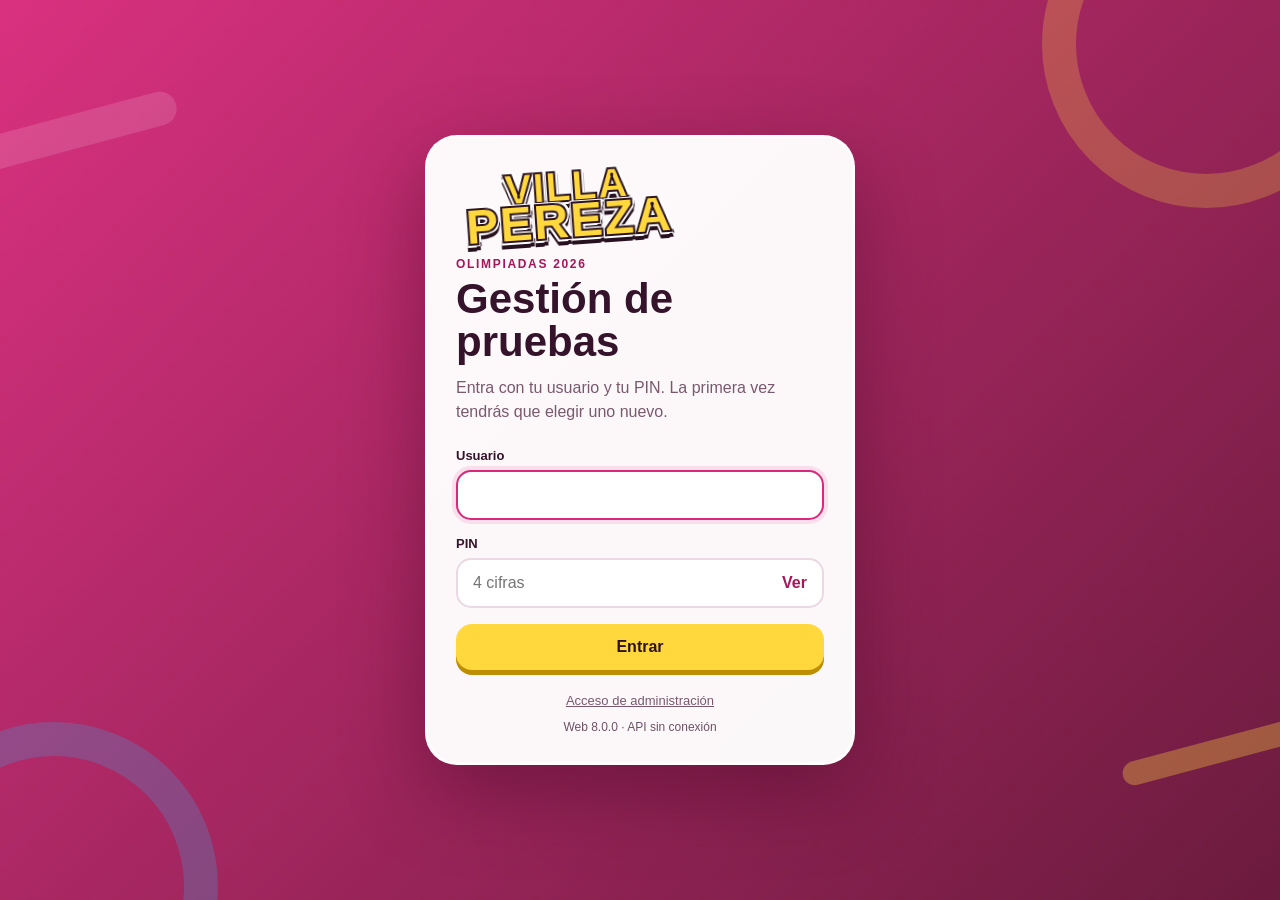
==== commit 77da89a8: "Add files via upload" ====
--- a/index.html
+++ b/index.html
@@ -2,25 +2,35 @@
 <html lang="es">
 <head>
   <meta charset="utf-8">
+  <meta http-equiv="Cache-Control" content="no-cache, no-store, must-revalidate">
+  <meta http-equiv="Pragma" content="no-cache">
+  <meta http-equiv="Expires" content="0">
   <meta name="viewport" content="width=device-width, initial-scale=1, viewport-fit=cover">
   <meta name="theme-color" content="#c62070">
   <meta name="description" content="Aplicación del equipo Villa Pereza para gestionar las pruebas de las Olimpiadas.">
   <title>Villa Pereza · Pruebas</title>
-  <link rel="manifest" href="manifest.webmanifest?v=7.0.0">
+  <link rel="manifest" href="manifest.webmanifest?v=8.0.0">
   <link rel="icon" href="icons/icon.svg" type="image/svg+xml">
   <link rel="apple-touch-icon" href="icons/apple-touch-icon.svg">
-  <link rel="stylesheet" href="assets/public.css?v=7.0.0">
-  <script defer src="config.js?v=7.0.0"></script>
-  <script defer src="assets/shared.js?v=7.0.0"></script>
-  <script defer src="assets/public.js?v=7.0.0"></script>
+  <link rel="stylesheet" href="assets/public.css?v=8.0.0">
+  <script defer src="config.js?v=8.0.0"></script>
+  <script defer src="assets/shared.js?v=8.0.0"></script>
+  <script defer src="assets/public.js?v=8.0.0"></script>
   <script>
-    if ('serviceWorker' in navigator) {
-      window.addEventListener('load', () => {
-        navigator.serviceWorker.getRegistrations().then(registrations => {
-          registrations.forEach(registration => registration.update());
-        }).catch(() => {});
-      });
-    }
+    // La aplicación prioriza siempre la versión más reciente.
+    // Elimina cualquier Service Worker o caché de versiones anteriores.
+    (async () => {
+      try {
+        if ('serviceWorker' in navigator) {
+          const registrations = await navigator.serviceWorker.getRegistrations();
+          await Promise.all(registrations.map(registration => registration.unregister()));
+        }
+        if ('caches' in window) {
+          const names = await caches.keys();
+          await Promise.all(names.map(name => caches.delete(name)));
+        }
+      } catch (_) {}
+    })();
   </script>
 </head>
 <body>
@@ -54,6 +64,7 @@
         <button id="loginButton" class="primary-button" type="submit">Entrar</button>
       </form>
       <a class="admin-link" href="admin.html">Acceso de administración</a>
+      <p id="publicVersionStatus" class="version-status">Web 8.0 · comprobando API…</p>
     </main>
   </section>
 
--- a/assets/public.css
+++ b/assets/public.css
@@ -540,3 +540,7 @@
   backdrop-filter: blur(4px);
 }
 .single-action { grid-template-columns: 1fr !important; }
+
+.version-status { margin: 12px 0 0; font-size: 12px; opacity: .72; text-align: center; }
+
+.version-status.version-mismatch{color:#b42318!important;font-weight:800}.version-status.version-mismatch::before{content:"⚠ ";}
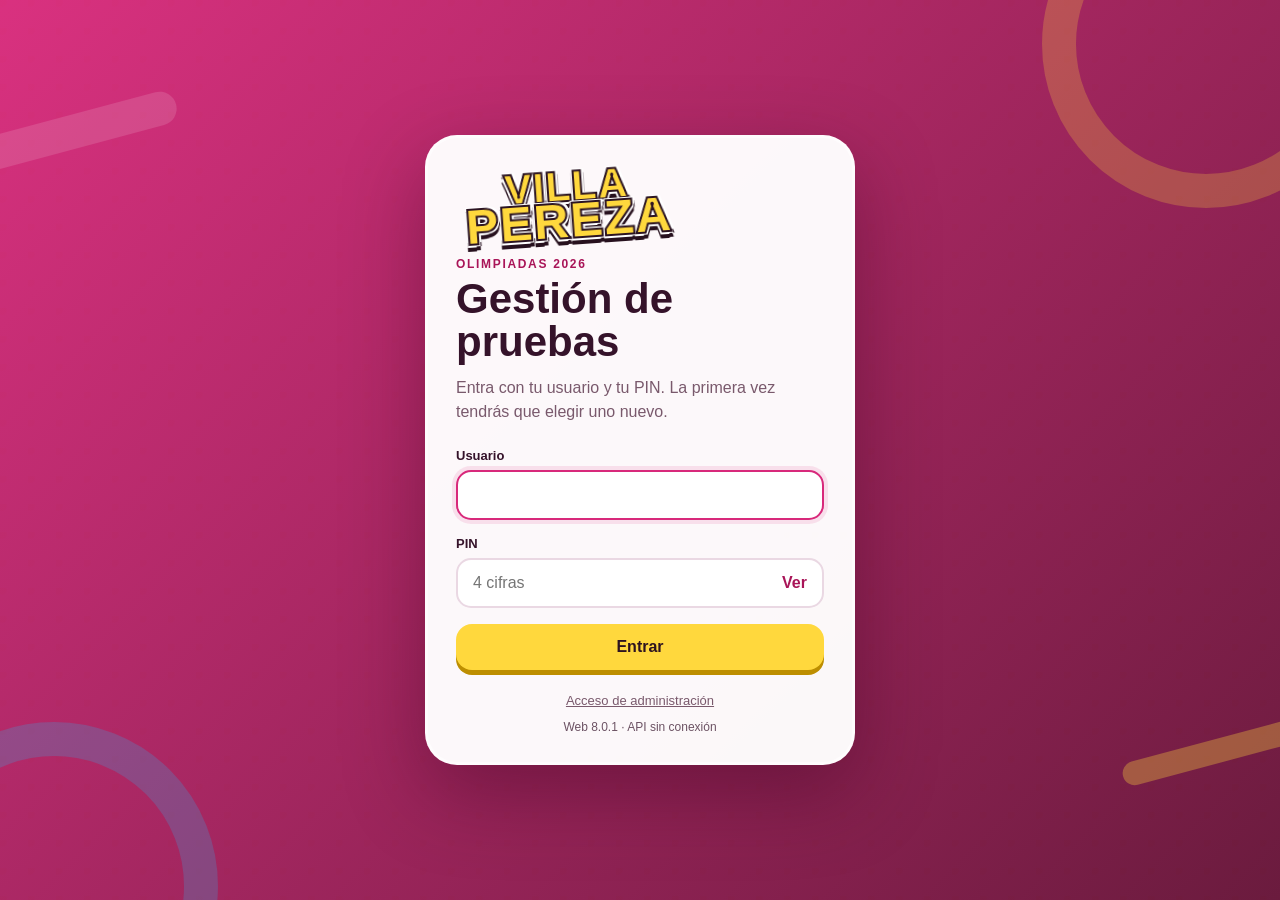
==== commit 22f6f978: "Add files via upload" ====
--- a/index.html
+++ b/index.html
@@ -2,20 +2,17 @@
 <html lang="es">
 <head>
   <meta charset="utf-8">
-  <meta http-equiv="Cache-Control" content="no-cache, no-store, must-revalidate">
-  <meta http-equiv="Pragma" content="no-cache">
-  <meta http-equiv="Expires" content="0">
   <meta name="viewport" content="width=device-width, initial-scale=1, viewport-fit=cover">
   <meta name="theme-color" content="#c62070">
   <meta name="description" content="Aplicación del equipo Villa Pereza para gestionar las pruebas de las Olimpiadas.">
   <title>Villa Pereza · Pruebas</title>
-  <link rel="manifest" href="manifest.webmanifest?v=8.0.0">
+  <link rel="manifest" href="manifest.webmanifest?v=7.1.0">
   <link rel="icon" href="icons/icon.svg" type="image/svg+xml">
   <link rel="apple-touch-icon" href="icons/apple-touch-icon.svg">
-  <link rel="stylesheet" href="assets/public.css?v=8.0.0">
-  <script defer src="config.js?v=8.0.0"></script>
-  <script defer src="assets/shared.js?v=8.0.0"></script>
-  <script defer src="assets/public.js?v=8.0.0"></script>
+  <link rel="stylesheet" href="assets/public.css?v=7.1.0">
+  <script defer src="config.js?v=7.1.0"></script>
+  <script defer src="assets/shared.js?v=7.1.0"></script>
+  <script defer src="assets/public.js?v=7.1.0"></script>
   <script>
     // La aplicación prioriza siempre la versión más reciente.
     // Elimina cualquier Service Worker o caché de versiones anteriores.
@@ -64,7 +61,7 @@
         <button id="loginButton" class="primary-button" type="submit">Entrar</button>
       </form>
       <a class="admin-link" href="admin.html">Acceso de administración</a>
-      <p id="publicVersionStatus" class="version-status">Web 8.0 · comprobando API…</p>
+      <p id="publicVersionStatus" class="version-status">Web 7.1 · comprobando API…</p>
     </main>
   </section>
 
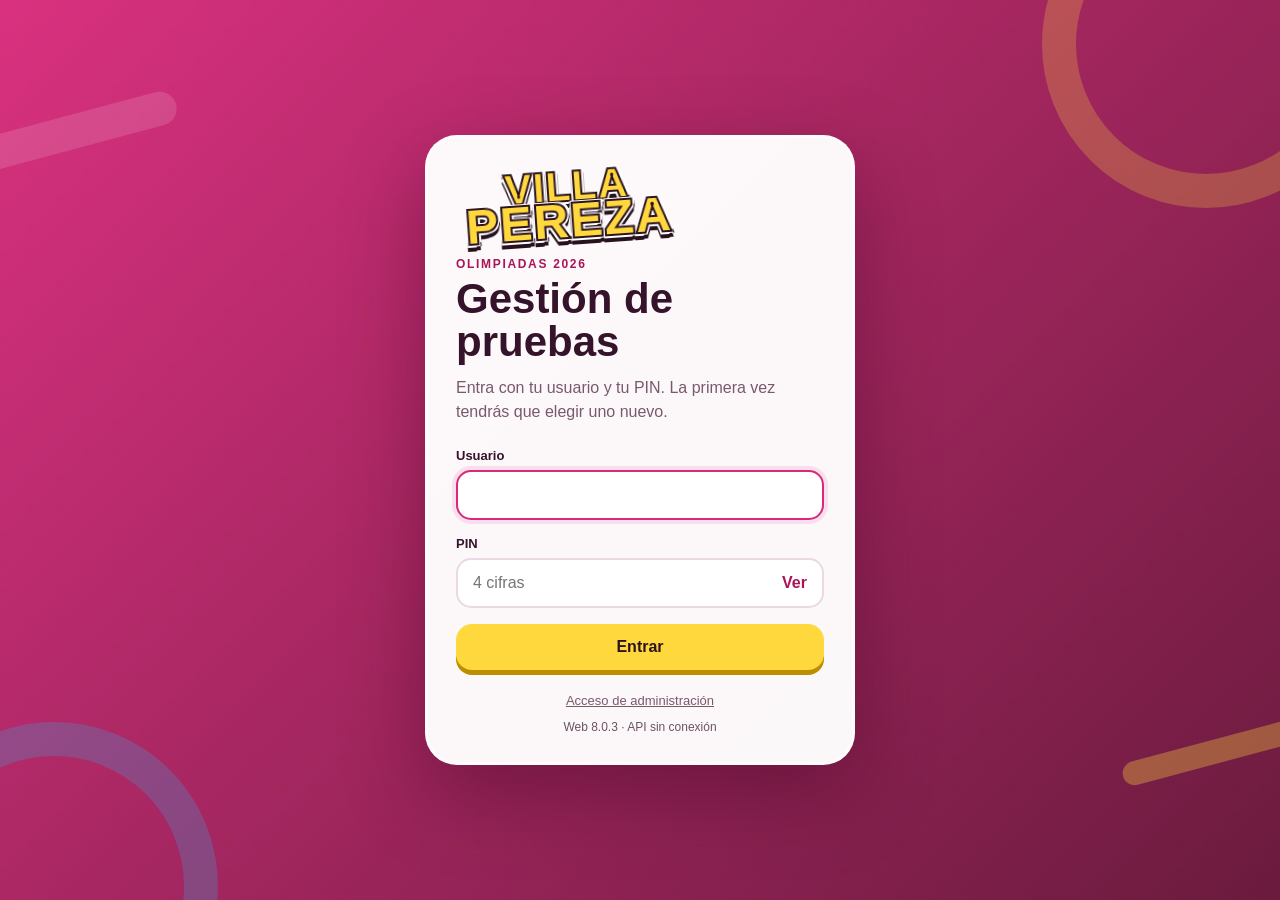
==== commit 958816a4: "Add files via upload" ====
--- a/index.html
+++ b/index.html
@@ -6,13 +6,13 @@
   <meta name="theme-color" content="#c62070">
   <meta name="description" content="Aplicación del equipo Villa Pereza para gestionar las pruebas de las Olimpiadas.">
   <title>Villa Pereza · Pruebas</title>
-  <link rel="manifest" href="manifest.webmanifest?v=7.1.0">
+  <link rel="manifest" href="manifest.webmanifest?v=8.0.3">
   <link rel="icon" href="icons/icon.svg" type="image/svg+xml">
   <link rel="apple-touch-icon" href="icons/apple-touch-icon.svg">
-  <link rel="stylesheet" href="assets/public.css?v=7.1.0">
-  <script defer src="config.js?v=7.1.0"></script>
-  <script defer src="assets/shared.js?v=7.1.0"></script>
-  <script defer src="assets/public.js?v=7.1.0"></script>
+  <link rel="stylesheet" href="assets/public-8.0.3.css">
+  <script defer src="config-8.0.3.js"></script>
+  <script defer src="assets/shared-8.0.3.js"></script>
+  <script defer src="assets/public-8.0.3.js"></script>
   <script>
     // La aplicación prioriza siempre la versión más reciente.
     // Elimina cualquier Service Worker o caché de versiones anteriores.
@@ -61,7 +61,7 @@
         <button id="loginButton" class="primary-button" type="submit">Entrar</button>
       </form>
       <a class="admin-link" href="admin.html">Acceso de administración</a>
-      <p id="publicVersionStatus" class="version-status">Web 7.1 · comprobando API…</p>
+      <p id="publicVersionStatus" class="version-status">Web 8.0.2 · comprobando API…</p>
     </main>
   </section>
 
--- a/assets/public-8.0.3.css
+++ b/assets/public-8.0.3.css
@@ -0,0 +1,546 @@
+:root {
+  --pink: #d8297b;
+  --pink-dark: #a91558;
+  --blue: #35a8e0;
+  --blue-dark: #176f9c;
+  --yellow: #ffd83d;
+  --burgundy: #651236;
+  --cream: #fff8eb;
+  --ink: #35132a;
+  --muted: #79596c;
+  --white: #ffffff;
+  --shadow: 0 18px 50px rgba(82, 10, 48, .15);
+  --safe-bottom: env(safe-area-inset-bottom, 0px);
+}
+
+* { box-sizing: border-box; }
+html { min-height: 100%; background: var(--cream); }
+body {
+  margin: 0;
+  min-height: 100vh;
+  color: var(--ink);
+  background:
+    radial-gradient(circle at 8% 8%, rgba(255,216,61,.35) 0 4px, transparent 5px) 0 0/28px 28px,
+    linear-gradient(180deg, #fff7ee 0%, #fffafd 52%, #f5fbff 100%);
+  font-family: "Trebuchet MS", "Arial Rounded MT Bold", Arial, sans-serif;
+  -webkit-font-smoothing: antialiased;
+}
+button, input, select, textarea { font: inherit; }
+button { cursor: pointer; }
+[hidden] { display: none !important; }
+
+.login-screen {
+  position: relative;
+  min-height: 100vh;
+  display: grid;
+  place-items: center;
+  padding: 28px 20px;
+  overflow: hidden;
+  background:
+    linear-gradient(135deg, rgba(216,41,123,.96), rgba(101,18,54,.96)),
+    repeating-linear-gradient(45deg, transparent 0 14px, rgba(255,255,255,.08) 14px 28px);
+}
+.login-screen::before,
+.login-screen::after {
+  content: "";
+  position: absolute;
+  width: 260px;
+  height: 260px;
+  border: 34px solid rgba(255,216,61,.24);
+  border-radius: 50%;
+}
+.login-screen::before { top: -120px; right: -90px; }
+.login-screen::after { bottom: -150px; left: -110px; border-color: rgba(53,168,224,.25); }
+.login-decoration { position: absolute; border-radius: 999px; transform: rotate(-15deg); }
+.login-decoration-one { width: 230px; height: 34px; background: rgba(255,255,255,.13); top: 13%; left: -50px; }
+.login-decoration-two { width: 180px; height: 24px; background: rgba(255,216,61,.32); bottom: 15%; right: -20px; }
+.login-card {
+  position: relative;
+  z-index: 1;
+  width: min(100%, 430px);
+  padding: 34px 28px 28px;
+  border-radius: 32px;
+  background: rgba(255,255,255,.97);
+  box-shadow: 0 28px 80px rgba(55, 0, 28, .38);
+  border: 3px solid rgba(255,255,255,.65);
+}
+.brand-lockup {
+  display: inline-flex;
+  flex-direction: column;
+  align-items: center;
+  transform: rotate(-4deg);
+  margin: 0 0 16px 8px;
+  line-height: .78;
+  filter: drop-shadow(0 4px 0 #27111e);
+}
+.brand-villa, .brand-pereza {
+  display: block;
+  color: var(--yellow);
+  -webkit-text-stroke: 2px #2c1422;
+  text-shadow: 2px 2px 0 #fff, -2px -2px 0 #fff, 3px -2px 0 #fff, -2px 3px 0 #fff;
+  font-weight: 1000;
+  letter-spacing: .04em;
+}
+.brand-villa { font-size: 40px; }
+.brand-pereza { font-size: 48px; }
+.login-kicker, .eyebrow, .small-label {
+  margin: 0 0 7px;
+  font-size: 12px;
+  font-weight: 900;
+  letter-spacing: .14em;
+  color: var(--pink-dark);
+}
+.login-card h1 { margin: 0; font-size: clamp(30px, 8vw, 42px); line-height: 1.02; }
+.login-copy { margin: 12px 0 24px; color: var(--muted); line-height: 1.5; }
+.login-form, .modal-card form { display: grid; gap: 16px; }
+label { display: grid; gap: 7px; }
+label > span { font-size: 13px; font-weight: 800; }
+input, textarea, select {
+  width: 100%;
+  border: 2px solid #ead8e3;
+  border-radius: 15px;
+  padding: 14px 15px;
+  color: var(--ink);
+  background: #fff;
+  outline: none;
+  transition: border-color .18s, box-shadow .18s;
+}
+input:focus, textarea:focus, select:focus { border-color: var(--pink); box-shadow: 0 0 0 4px rgba(216,41,123,.12); }
+.password-field { position: relative; }
+.password-field input { padding-right: 74px; }
+.password-toggle {
+  position: absolute;
+  top: 50%; right: 9px;
+  transform: translateY(-50%);
+  border: 0;
+  padding: 8px;
+  background: transparent;
+  color: var(--pink-dark);
+  font-weight: 900;
+}
+.primary-button, .secondary-button, .text-button {
+  border: 0;
+  border-radius: 16px;
+  padding: 14px 18px;
+  font-weight: 900;
+}
+.primary-button {
+  color: #2d1320;
+  background: var(--yellow);
+  box-shadow: 0 5px 0 #bd8e00;
+}
+.primary-button:active { transform: translateY(3px); box-shadow: 0 2px 0 #bd8e00; }
+.primary-button:disabled { opacity: .65; cursor: wait; }
+.primary-button.compact { padding-inline: 22px; }
+.secondary-button { color: var(--pink-dark); background: #f8e9f1; }
+.text-button { color: var(--muted); background: transparent; }
+.danger-text { color: #a20f37; }
+.admin-link { display: block; margin-top: 23px; text-align: center; color: var(--muted); font-size: 13px; }
+.form-error { margin: -4px 0 0; color: #a20f37; font-size: 13px; font-weight: 700; line-height: 1.4; }
+
+.app-shell { min-height: 100vh; padding-bottom: calc(92px + var(--safe-bottom)); }
+.app-header {
+  position: sticky;
+  z-index: 20;
+  top: 0;
+  display: grid;
+  grid-template-columns: auto 1fr auto;
+  align-items: center;
+  gap: 12px;
+  padding: max(14px, env(safe-area-inset-top)) 18px 14px;
+  color: #fff;
+  background: linear-gradient(105deg, var(--burgundy), var(--pink));
+  box-shadow: 0 8px 22px rgba(80,12,46,.18);
+}
+.app-header::after {
+  content: "";
+  position: absolute;
+  inset: auto 0 0;
+  height: 4px;
+  background: repeating-linear-gradient(90deg, var(--yellow) 0 28px, var(--blue) 28px 56px, #fff 56px 84px);
+}
+.mini-brand {
+  display: grid;
+  place-items: center;
+  width: 47px; height: 47px;
+  border-radius: 15px;
+  background: var(--yellow);
+  color: var(--burgundy);
+  border: 3px solid #fff;
+  box-shadow: 0 3px 0 rgba(0,0,0,.25);
+  transform: rotate(-5deg);
+  font-size: 20px;
+  font-weight: 1000;
+}
+.header-copy p { margin: 0 0 2px; font-size: 10px; font-weight: 900; letter-spacing: .16em; opacity: .9; }
+.header-copy h1 { margin: 0; font-size: 18px; line-height: 1.15; }
+.profile-button {
+  display: grid; place-items: center;
+  width: 42px; height: 42px;
+  border: 2px solid rgba(255,255,255,.75);
+  border-radius: 50%;
+  color: var(--burgundy);
+  background: #fff;
+  font-weight: 1000;
+}
+.content-area { width: min(100%, 720px); margin: 0 auto; padding: 20px 16px 34px; }
+.tab-panel { animation: panelIn .24s ease-out; }
+@keyframes panelIn { from { opacity: 0; transform: translateY(8px); } to { opacity: 1; transform: none; } }
+.hero-card {
+  position: relative;
+  overflow: hidden;
+  padding: 24px 22px;
+  border-radius: 26px;
+  color: #fff;
+  background: linear-gradient(135deg, #1d88bc, var(--blue));
+  box-shadow: var(--shadow);
+}
+.hero-card::before {
+  content: "";
+  position: absolute;
+  width: 180px; height: 180px;
+  right: -60px; top: -76px;
+  border: 24px solid rgba(255,255,255,.16);
+  border-radius: 50%;
+}
+.hero-card::after {
+  content: "";
+  position: absolute;
+  width: 170px; height: 22px;
+  left: -25px; bottom: 12px;
+  border-radius: 20px;
+  transform: rotate(-8deg);
+  background: rgba(255,216,61,.25);
+}
+.hero-card .eyebrow { position: relative; z-index: 1; color: var(--yellow); }
+.hero-card h2 { position: relative; z-index: 1; max-width: 480px; margin: 0; font-size: clamp(27px, 7vw, 38px); line-height: 1.04; }
+.hero-card p:not(.eyebrow) { position: relative; z-index: 1; margin: 11px 0 0; max-width: 530px; line-height: 1.45; opacity: .92; }
+.selection-counter {
+  position: relative;
+  z-index: 1;
+  display: inline-flex;
+  align-items: center;
+  gap: 7px;
+  margin-top: 19px;
+  padding: 8px 12px;
+  border-radius: 999px;
+  background: rgba(255,255,255,.18);
+  font-size: 13px;
+  font-weight: 800;
+}
+.selection-counter strong { display: grid; place-items: center; width: 25px; height: 25px; border-radius: 50%; color: var(--burgundy); background: var(--yellow); }
+.notice-card {
+  margin-top: 15px;
+  padding: 14px 16px;
+  border: 2px solid #efbecc;
+  border-radius: 18px;
+  color: #8b2049;
+  background: #fff1f6;
+  font-weight: 800;
+}
+.card-list { display: grid; gap: 13px; margin-top: 17px; }
+.test-card {
+  border-radius: 21px;
+  background: #fff;
+  box-shadow: 0 8px 25px rgba(78, 21, 50, .09);
+  border: 2px solid transparent;
+  transition: transform .18s, border-color .18s, box-shadow .18s;
+}
+.test-card.selected { transform: translateY(-2px); border-color: var(--pink); box-shadow: 0 12px 30px rgba(216,41,123,.17); }
+.test-card.locked { opacity: .7; }
+.test-selector { display: block; cursor: pointer; }
+.test-selector > input { position: absolute; opacity: 0; pointer-events: none; }
+.test-selector > input:disabled + .custom-check { filter: grayscale(1); opacity: .55; }
+.test-selector { position: relative; display: grid; grid-template-columns: 42px 1fr; gap: 13px; align-items: center; padding: 17px; }
+.custom-check {
+  display: grid; place-items: center;
+  width: 40px; height: 40px;
+  border-radius: 14px;
+  color: transparent;
+  background: #f6edf2;
+  border: 2px solid #e7ccd9;
+  font-weight: 1000;
+  transition: .18s;
+}
+.test-checkbox:checked + .custom-check { color: #fff; background: var(--pink); border-color: var(--pink); transform: rotate(-4deg); }
+.test-main { min-width: 0; display: grid; gap: 6px; }
+.test-title-row { display: flex; align-items: flex-start; justify-content: space-between; gap: 10px; }
+.test-title-row strong { font-size: 17px; line-height: 1.2; }
+.place-pill { flex: 0 0 auto; padding: 5px 8px; border-radius: 999px; color: var(--blue-dark); background: #e8f7ff; font-size: 11px; font-weight: 900; }
+.test-description { color: var(--muted); font-size: 13px; line-height: 1.4; }
+.test-meta { color: #96768a; font-size: 11px; font-weight: 800; }
+.section-heading { padding: 8px 4px 3px; }
+.section-heading h2 { margin: 0; font-size: clamp(28px, 7vw, 38px); line-height: 1.05; }
+.resolution-heading .eyebrow { color: var(--blue-dark); }
+.people-card, .resolution-card, .mine-block {
+  padding: 19px;
+  border-radius: 22px;
+  background: #fff;
+  box-shadow: 0 8px 25px rgba(78,21,50,.08);
+}
+.people-card-heading { display: flex; justify-content: space-between; gap: 15px; align-items: center; padding-bottom: 13px; border-bottom: 2px dashed #efdce6; }
+.people-card-heading h3, .resolution-card h3 { margin: 0; font-size: 21px; }
+.count-badge { display: grid; place-items: center; min-width: 38px; height: 38px; padding: 0 9px; border-radius: 13px; color: #fff; background: var(--pink); font-weight: 1000; }
+.people-list { display: flex; flex-wrap: wrap; gap: 9px; margin-top: 14px; }
+.person-chip, .resolved-people span {
+  display: inline-flex; align-items: center; gap: 8px;
+  padding: 6px 10px 6px 6px;
+  border-radius: 999px;
+  background: #fbf1f6;
+  font-size: 13px;
+  font-weight: 800;
+}
+.person-chip b, .resolved-people b {
+  display: grid; place-items: center;
+  width: 27px; height: 27px;
+  border-radius: 50%;
+  color: #fff;
+  background: var(--burgundy);
+  font-size: 10px;
+}
+.muted-copy { margin: 0; color: var(--muted); font-size: 13px; line-height: 1.45; }
+.empty-state { margin-top: 18px; padding: 28px 20px; border: 2px dashed #e5cbd8; border-radius: 22px; text-align: center; color: var(--muted); background: rgba(255,255,255,.7); }
+.resolution-card { position: relative; overflow: hidden; padding-top: 25px; border: 2px solid rgba(53,168,224,.26); }
+.resolution-card::after { content: ""; position: absolute; width: 110px; height: 110px; right: -45px; bottom: -52px; border: 18px solid rgba(255,216,61,.25); border-radius: 50%; }
+.resolution-star { position: absolute; right: 17px; top: 14px; color: var(--yellow); -webkit-text-stroke: 2px var(--burgundy); font-size: 30px; transform: rotate(10deg); }
+.resolved-people { position: relative; z-index: 1; display: flex; flex-wrap: wrap; gap: 9px; margin-top: 16px; }
+.resolved-people span { background: #eaf8ff; }
+.resolved-people b { background: var(--blue-dark); }
+.profile-hero { display: flex; align-items: center; gap: 17px; padding: 23px; border-radius: 26px; color: #fff; background: linear-gradient(135deg, var(--burgundy), var(--pink)); box-shadow: var(--shadow); }
+.large-avatar { display: grid; place-items: center; flex: 0 0 auto; width: 66px; height: 66px; border-radius: 21px; color: var(--burgundy); background: var(--yellow); border: 3px solid #fff; font-size: 23px; font-weight: 1000; transform: rotate(-4deg); }
+.profile-hero .eyebrow { color: var(--yellow); }
+.profile-hero h2 { margin: 0; font-size: 26px; }
+.profile-hero p:last-child { margin: 4px 0 0; opacity: .8; }
+.mine-block { margin-top: 15px; }
+.mine-block h3 { margin: 0 0 13px; font-size: 17px; }
+.tag-list { display: flex; flex-wrap: wrap; gap: 8px; }
+.mine-tag { display: inline-block; padding: 8px 11px; border-radius: 12px; font-size: 13px; font-weight: 900; }
+.mine-tag.requested { color: var(--pink-dark); background: #fbeaf2; }
+.mine-tag.assigned { color: #116b95; background: #e5f7ff; }
+.profile-actions { display: grid; gap: 8px; margin-top: 19px; }
+.bottom-nav {
+  position: fixed;
+  z-index: 30;
+  left: 0; right: 0; bottom: 0;
+  display: grid;
+  grid-template-columns: repeat(4, 1fr);
+  padding: 8px 7px calc(8px + var(--safe-bottom));
+  background: rgba(255,255,255,.96);
+  border-top: 1px solid #eddbe4;
+  box-shadow: 0 -8px 24px rgba(70,15,45,.1);
+  backdrop-filter: blur(12px);
+}
+.nav-item { position: relative; display: grid; justify-items: center; gap: 3px; border: 0; border-radius: 15px; padding: 7px 2px; color: #8d6d7e; background: transparent; font-size: 10px; font-weight: 900; }
+.nav-icon { display: grid; place-items: center; width: 29px; height: 26px; border-radius: 10px; font-size: 15px; }
+.nav-item.active { color: var(--pink-dark); }
+.nav-item.active .nav-icon { color: #fff; background: var(--pink); transform: rotate(-3deg); }
+.nav-item.nav-attention::after { content: ""; position: absolute; width: 7px; height: 7px; top: 5px; right: 24%; border-radius: 50%; background: var(--yellow); border: 1px solid var(--burgundy); }
+.nav-item.nav-disabled { opacity: .55; }
+.modal-card { width: min(calc(100% - 28px), 480px); border: 0; border-radius: 24px; padding: 0; color: var(--ink); box-shadow: 0 30px 90px rgba(55,0,28,.36); }
+.modal-card::backdrop { background: rgba(45,10,30,.58); backdrop-filter: blur(3px); }
+.modal-card form { padding: 23px; }
+.modal-heading { display: flex; justify-content: space-between; gap: 15px; align-items: flex-start; }
+.modal-heading h2 { margin: 0; }
+.icon-button { display: grid; place-items: center; width: 36px; height: 36px; border: 0; border-radius: 12px; color: var(--muted); background: #f7eef3; font-size: 22px; }
+.modal-actions { display: flex; justify-content: flex-end; gap: 9px; margin-top: 4px; }
+.toast { position: fixed; z-index: 100; left: 50%; bottom: calc(92px + var(--safe-bottom)); transform: translateX(-50%); width: min(calc(100% - 30px), 430px); padding: 13px 16px; border-radius: 15px; color: #fff; background: #35132a; box-shadow: 0 12px 35px rgba(0,0,0,.25); text-align: center; font-size: 13px; font-weight: 800; }
+
+@media (min-width: 760px) {
+  .app-header { padding-inline: max(22px, calc((100vw - 900px)/2)); }
+  .content-area { padding-top: 30px; }
+  .card-list { grid-template-columns: repeat(2, minmax(0, 1fr)); }
+  #testsList .test-card { min-height: 116px; }
+  .profile-actions { grid-template-columns: 1fr 1fr; }
+}
+
+
+/* Actualización 2026-08: cupos, días, PIN y resolución agrupada */
+.test-day {
+  display: inline-flex;
+  width: fit-content;
+  margin-top: 7px;
+  padding: 4px 8px;
+  border-radius: 999px;
+  color: #6e3153;
+  background: #fff1f7;
+  font-size: 10px;
+  font-weight: 900;
+  letter-spacing: .03em;
+}
+.capacity-line {
+  display: flex;
+  flex-wrap: wrap;
+  align-items: center;
+  gap: 7px;
+  margin-top: 9px;
+  font-size: 11px;
+  font-weight: 700;
+}
+.capacity-state {
+  padding: 4px 8px;
+  border-radius: 999px;
+  font-size: 10px;
+  font-weight: 950;
+}
+.requester-preview {
+  display: block;
+  margin-top: 8px;
+  color: #755d6b;
+  font-size: 11px;
+  line-height: 1.45;
+}
+.test-closed {
+  display: block;
+  margin-top: 7px;
+  color: #8c7180;
+  font-size: 10px;
+  font-weight: 900;
+  text-transform: uppercase;
+  letter-spacing: .05em;
+}
+.capacity-shortage { border-color: rgba(214, 52, 71, .42) !important; }
+.capacity-surplus { border-color: rgba(230, 167, 36, .5) !important; }
+.capacity-complete { border-color: rgba(43, 158, 99, .42) !important; }
+.capacity-shortage .capacity-state,
+.capacity-shortage .capacity-summary strong {
+  color: #a6192e;
+  background: #ffe5e9;
+}
+.capacity-surplus .capacity-state,
+.capacity-surplus .capacity-summary strong {
+  color: #8a5900;
+  background: #fff0c9;
+}
+.capacity-complete .capacity-state,
+.capacity-complete .capacity-summary strong {
+  color: #12643b;
+  background: #dcf7e8;
+}
+.capacity-neutral .capacity-state,
+.capacity-neutral .capacity-summary strong {
+  color: #625665;
+  background: #f0edf1;
+}
+.capacity-summary { margin: 12px 0 0; }
+.capacity-summary strong {
+  display: inline-flex;
+  padding: 5px 9px;
+  border-radius: 999px;
+  font-size: 10px;
+  font-weight: 950;
+}
+.view-toggle {
+  display: grid;
+  grid-template-columns: 1fr 1fr;
+  gap: 5px;
+  margin: 0 0 16px;
+  padding: 5px;
+  border-radius: 15px;
+  background: #f3e8ee;
+}
+.view-toggle-button {
+  min-height: 40px;
+  border: 0;
+  border-radius: 11px;
+  color: #6e5261;
+  background: transparent;
+  font: inherit;
+  font-size: 12px;
+  font-weight: 900;
+  cursor: pointer;
+}
+.view-toggle-button.active {
+  color: #fff;
+  background: linear-gradient(135deg, var(--pink), var(--burgundy));
+  box-shadow: 0 7px 18px rgba(150, 23, 83, .2);
+}
+.resolution-groups {
+  display: grid;
+  gap: 22px;
+}
+.day-group { display: grid; gap: 11px; }
+.day-heading {
+  display: flex;
+  align-items: center;
+  gap: 10px;
+  color: #74234d;
+  font-size: 13px;
+  font-weight: 950;
+  letter-spacing: .04em;
+  text-transform: uppercase;
+}
+.day-heading::after {
+  content: "";
+  flex: 1;
+  height: 2px;
+  border-radius: 999px;
+  background: linear-gradient(90deg, rgba(198,32,112,.35), transparent);
+}
+.day-card-list,
+.person-resolution-list {
+  display: grid;
+  gap: 12px;
+}
+.person-resolution-card {
+  display: grid;
+  gap: 11px;
+  padding: 15px;
+  border: 2px solid rgba(53,168,224,.23);
+  border-radius: 18px;
+  background: rgba(255,255,255,.96);
+  box-shadow: 0 9px 22px rgba(74,39,60,.07);
+}
+.person-resolution-head {
+  display: flex;
+  align-items: center;
+  gap: 10px;
+}
+.person-resolution-head b {
+  display: grid;
+  place-items: center;
+  width: 38px;
+  height: 38px;
+  border-radius: 12px;
+  color: #fff;
+  background: linear-gradient(135deg, var(--blue), var(--pink));
+  font-size: 11px;
+}
+.person-resolution-head strong { font-size: 15px; }
+.person-test-tags {
+  display: flex;
+  flex-wrap: wrap;
+  gap: 7px;
+}
+.person-test-tags span {
+  padding: 7px 9px;
+  border-radius: 10px;
+  color: #185e7f;
+  background: #e6f7ff;
+  font-size: 11px;
+  font-weight: 900;
+}
+.mine-tag.assigned {
+  display: inline-flex;
+  flex-direction: column;
+  gap: 2px;
+}
+.mine-tag.assigned small {
+  opacity: .7;
+  font-size: 8px;
+  text-transform: uppercase;
+}
+.modal-copy {
+  margin: -5px 0 2px;
+  color: #735e6b;
+  font-size: 13px;
+  line-height: 1.5;
+}
+.mandatory-modal::backdrop {
+  background: rgba(56, 14, 38, .72);
+  backdrop-filter: blur(4px);
+}
+.single-action { grid-template-columns: 1fr !important; }
+
+.version-status { margin: 12px 0 0; font-size: 12px; opacity: .72; text-align: center; }
+
+.version-status.version-mismatch{color:#b42318!important;font-weight:800}.version-status.version-mismatch::before{content:"⚠ ";}
